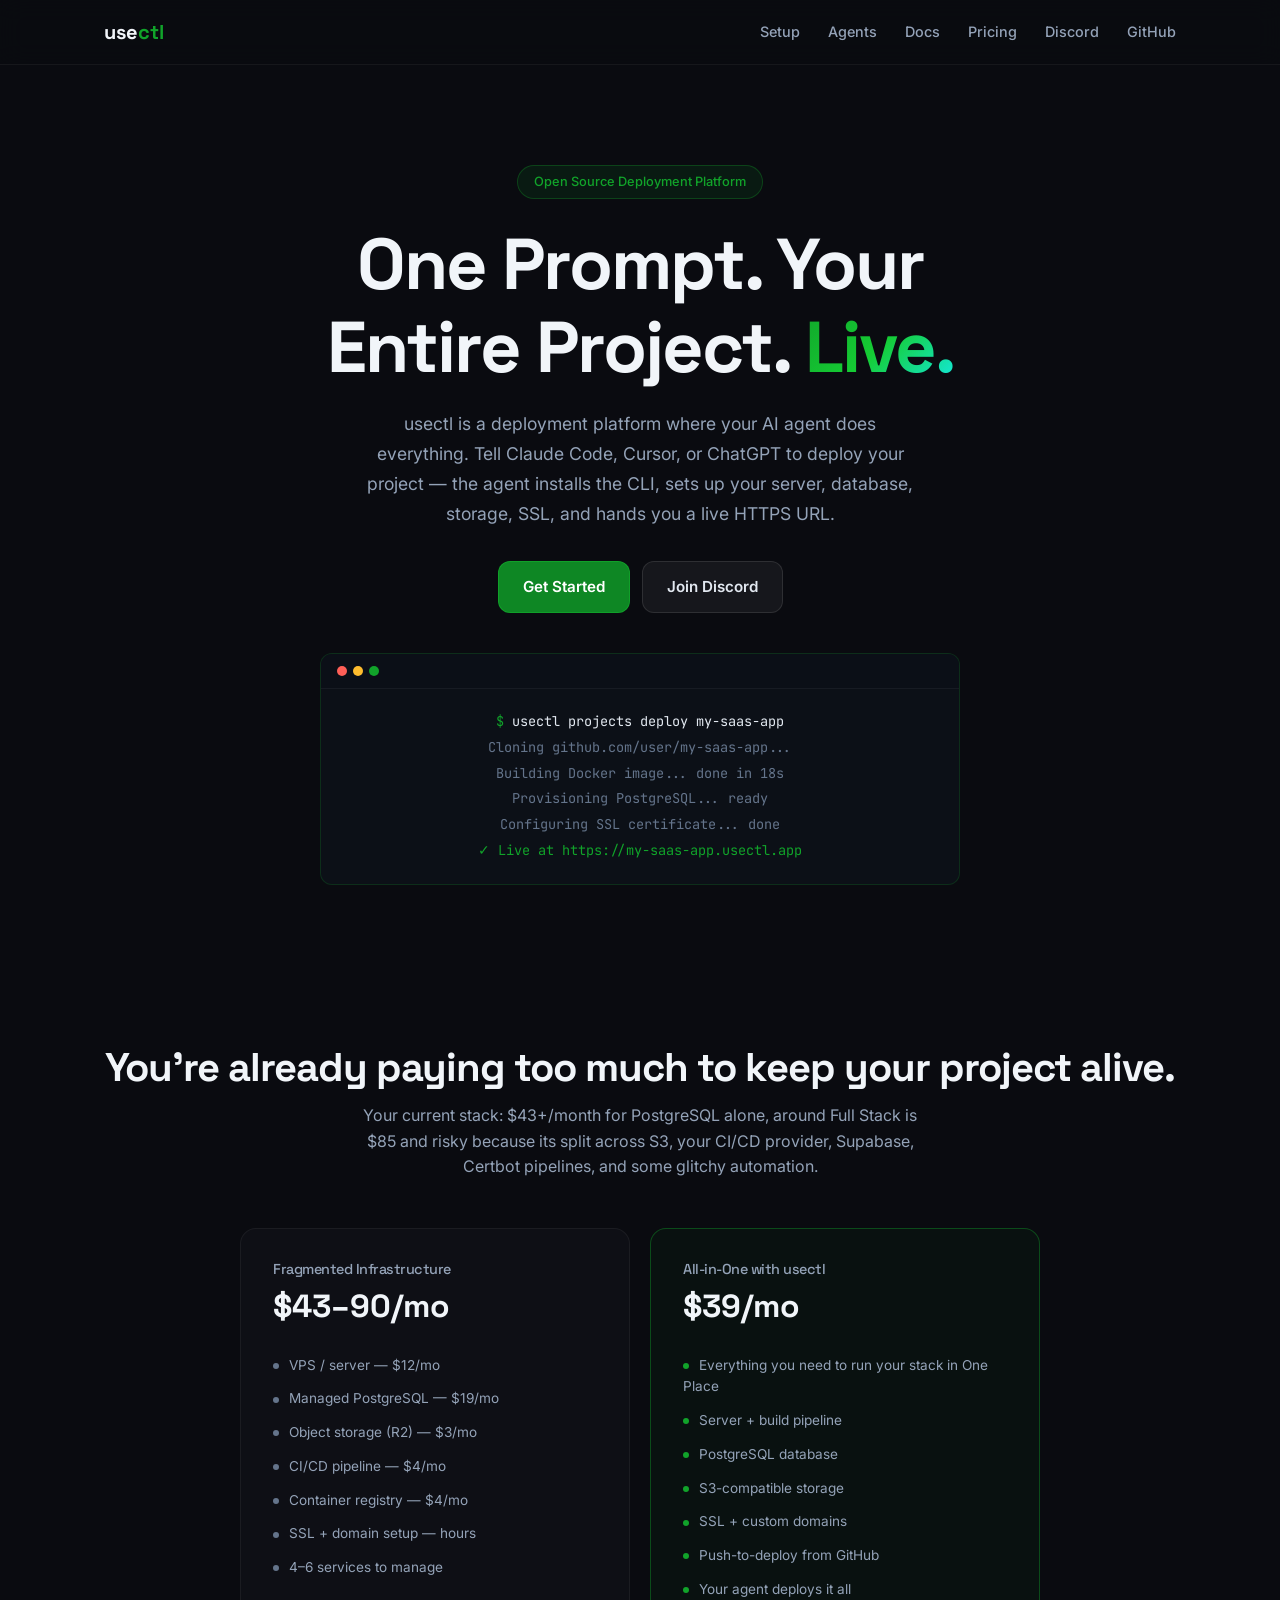
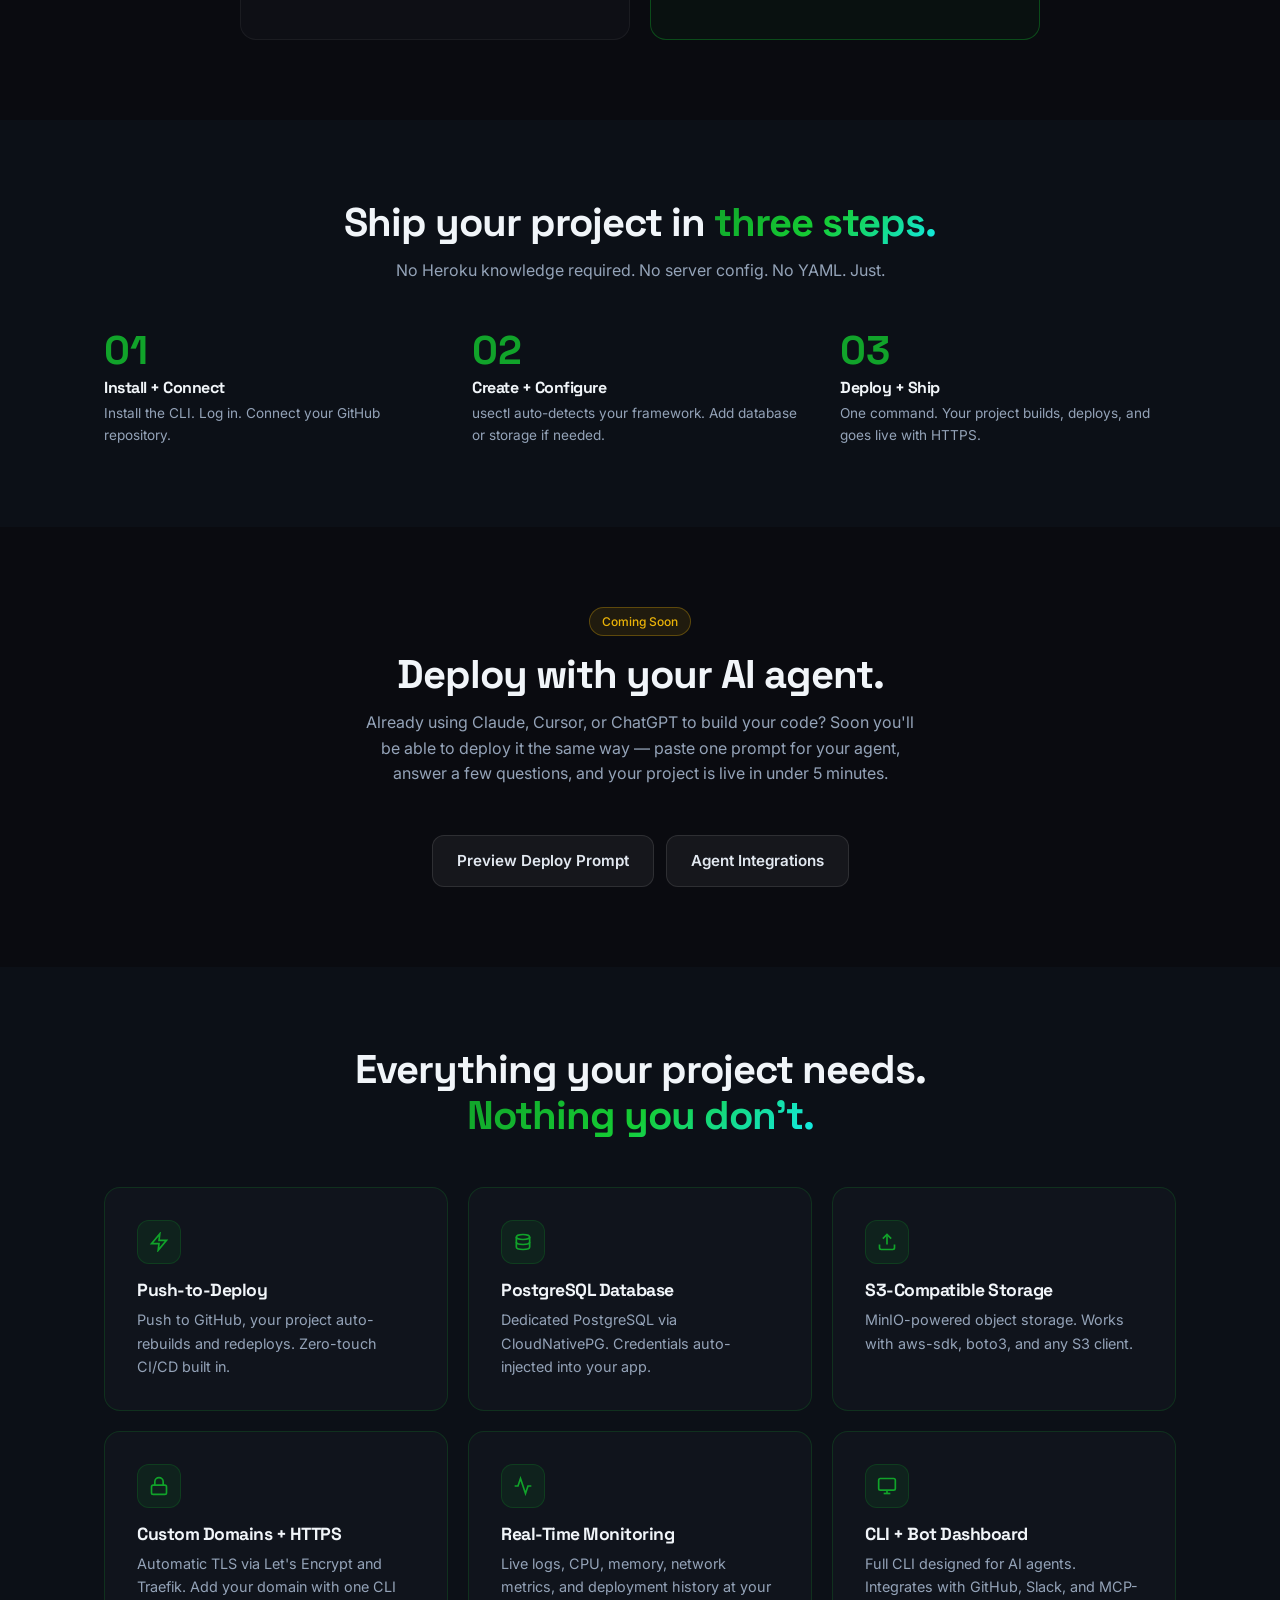
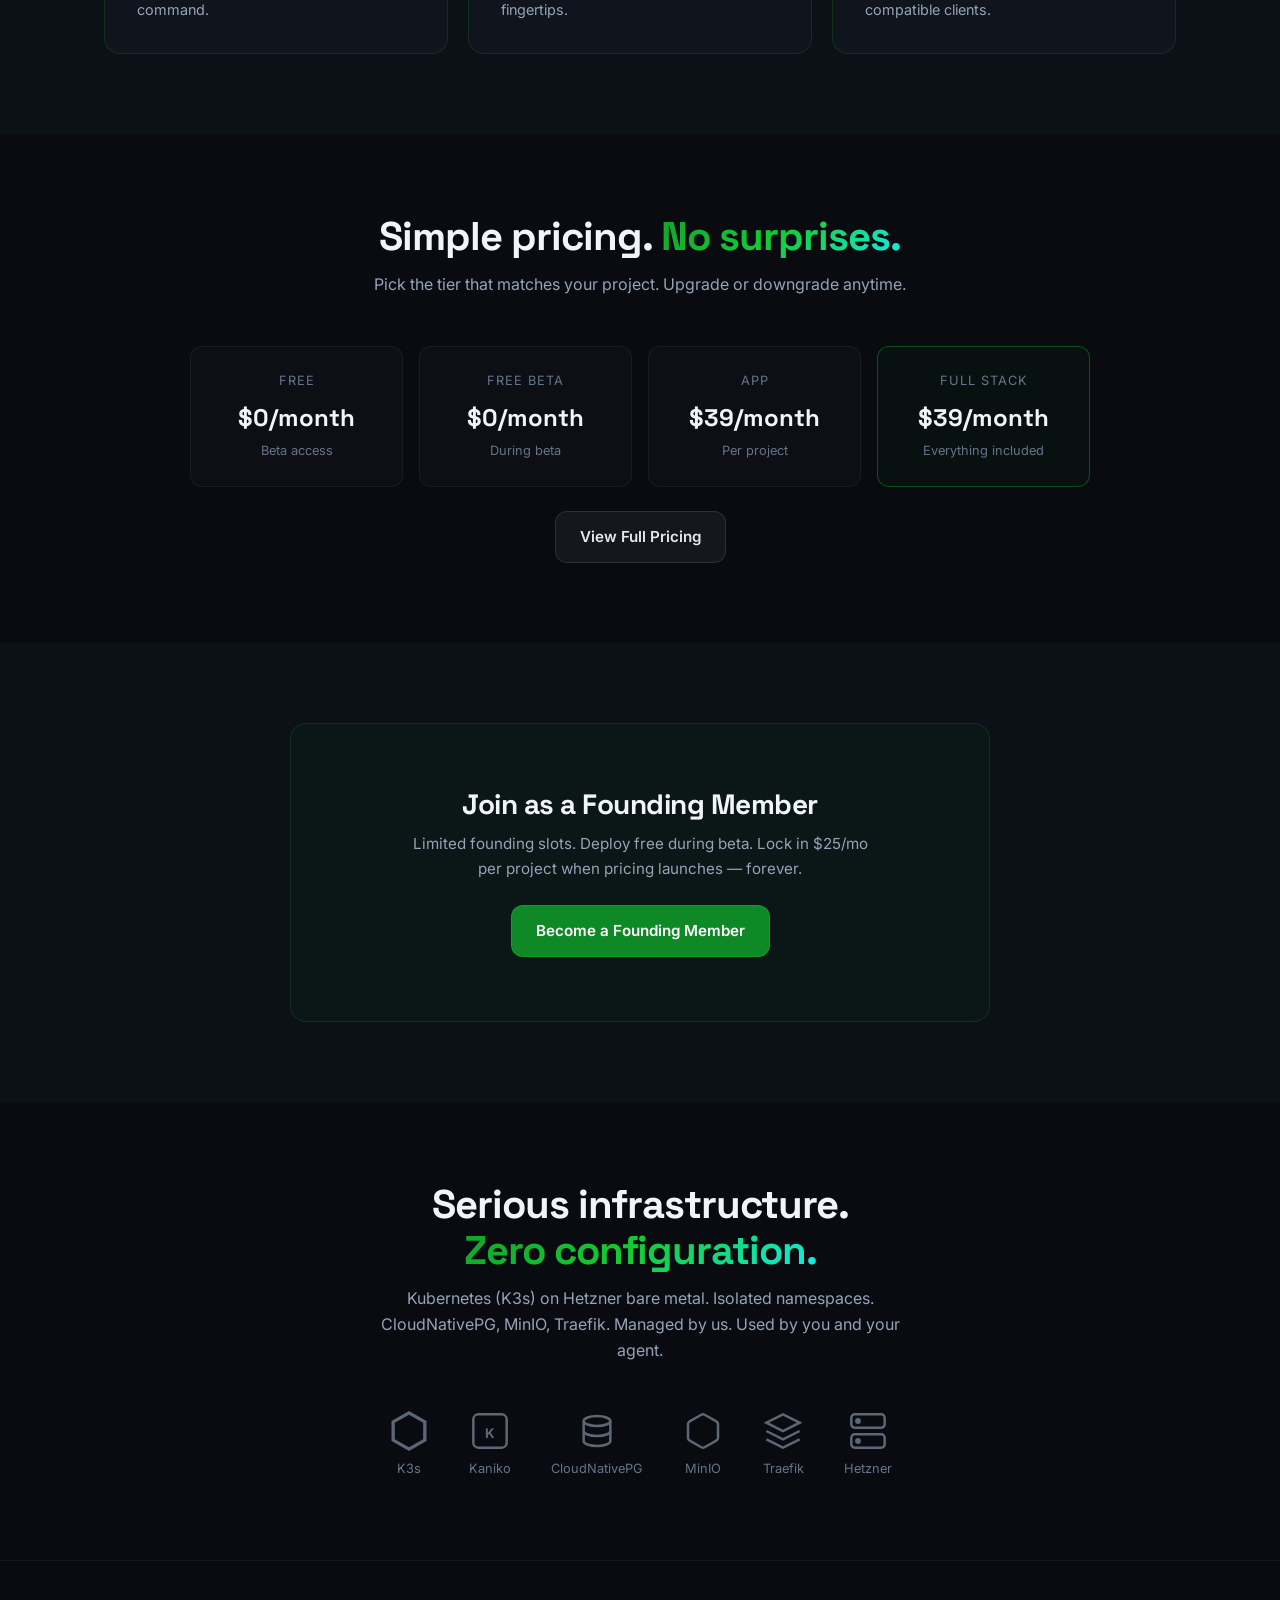
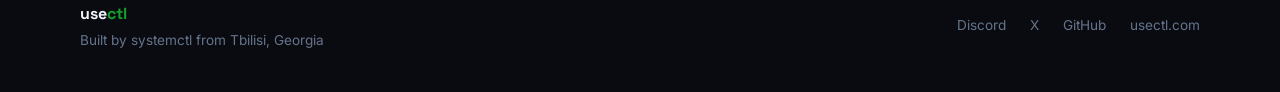
==== index.html @ bbe292f6 "Build full community website with Figma design system - Shared CSS (green accent #11a32a, Space Grot" ====
<!DOCTYPE html>
<html lang="en">
<head>
  <meta charset="UTF-8">
  <meta name="viewport" content="width=device-width, initial-scale=1.0">
  <title>usectl — One Prompt. Your Entire Project. Live.</title>
  <meta name="description" content="usectl is a deployment platform where your AI agent does everything. Tell Claude Code, Cursor, or ChatGPT to deploy your project — $39/month, everything included.">
  <link rel="stylesheet" href="/css/style.css">
</head>
<body>

  <!-- Nav -->
  <nav class="nav">
    <div class="nav-inner">
      <a href="/" class="nav-logo">use<span>ctl</span></a>
      <button class="nav-toggle" aria-label="Toggle menu" aria-expanded="false">
        <span></span><span></span><span></span>
      </button>
      <ul class="nav-links">
        <li><a href="/setup">Setup</a></li>
        <li><a href="/agents">Agents</a></li>
        <li><a href="/docs/troubleshooting">Docs</a></li>
        <li><a href="/pricing">Pricing</a></li>
        <li><a href="https://discord.gg/BB3KpQPA" target="_blank">Discord</a></li>
        <li><a href="https://github.com/systemctl-pro/usectl" target="_blank">GitHub</a></li>
      </ul>
    </div>
  </nav>

  <!-- Hero -->
  <section class="hero">
    <div class="hero-badge">Open Source Deployment Platform</div>
    <h1>One Prompt. Your<br>Entire Project. <span class="text-gradient">Live.</span></h1>
    <p>usectl is a deployment platform where your AI agent does everything. Tell Claude Code, Cursor, or ChatGPT to deploy your project — the agent installs the CLI, sets up your server, database, storage, SSL, and hands you a live HTTPS URL.</p>
    <div class="btn-group">
      <a href="/setup" class="btn btn-primary">Get Started</a>
      <a href="https://discord.gg/BB3KpQPA" class="btn btn-secondary" target="_blank">Join Discord</a>
    </div>

    <div class="terminal">
      <div class="terminal-bar">
        <div class="terminal-dot terminal-dot-red"></div>
        <div class="terminal-dot terminal-dot-yellow"></div>
        <div class="terminal-dot terminal-dot-green"></div>
      </div>
      <div class="terminal-body">
        <div><span class="prompt">$</span> <span class="cmd">usectl projects deploy my-saas-app</span></div>
        <div class="output">Cloning github.com/user/my-saas-app...</div>
        <div class="output">Building Docker image... done in 18s</div>
        <div class="output">Provisioning PostgreSQL... ready</div>
        <div class="output">Configuring SSL certificate... done</div>
        <div class="success">&#10003; Live at https://my-saas-app.usectl.app</div>
      </div>
    </div>
  </section>

  <!-- Comparison -->
  <section class="section">
    <div class="container">
      <div class="section-header">
        <h2>You're already paying too much to keep your project alive.</h2>
        <p>Your current stack: $43+/month for PostgreSQL alone, around Full Stack is $85 and risky because its split across S3, your CI/CD provider, Supabase, Certbot pipelines, and some glitchy automation.</p>
      </div>
      <div class="comparison">
        <div class="comparison-card">
          <h3>Fragmented Infrastructure</h3>
          <div class="price">$43–90/mo</div>
          <ul>
            <li>VPS / server — $12/mo</li>
            <li>Managed PostgreSQL — $19/mo</li>
            <li>Object storage (R2) — $3/mo</li>
            <li>CI/CD pipeline — $4/mo</li>
            <li>Container registry — $4/mo</li>
            <li>SSL + domain setup — hours</li>
            <li>4–6 services to manage</li>
          </ul>
        </div>
        <div class="comparison-card highlight">
          <h3>All-in-One with usectl</h3>
          <div class="price">$39/mo</div>
          <ul>
            <li>Everything you need to run your stack in One Place</li>
            <li>Server + build pipeline</li>
            <li>PostgreSQL database</li>
            <li>S3-compatible storage</li>
            <li>SSL + custom domains</li>
            <li>Push-to-deploy from GitHub</li>
            <li>Your agent deploys it all</li>
          </ul>
        </div>
      </div>
    </div>
  </section>

  <!-- 3 Steps -->
  <section class="section section-alt">
    <div class="container">
      <div class="section-header">
        <h2>Ship your project in <span class="text-gradient">three steps.</span></h2>
        <p>No Heroku knowledge required. No server config. No YAML. Just.</p>
      </div>
      <div class="steps">
        <div class="step">
          <div class="step-num">01</div>
          <h3>Install + Connect</h3>
          <p>Install the CLI. Log in. Connect your GitHub repository.</p>
        </div>
        <div class="step">
          <div class="step-num">02</div>
          <h3>Create + Configure</h3>
          <p>usectl auto-detects your framework. Add database or storage if needed.</p>
        </div>
        <div class="step">
          <div class="step-num">03</div>
          <h3>Deploy + Ship</h3>
          <p>One command. Your project builds, deploys, and goes live with HTTPS.</p>
        </div>
      </div>
    </div>
  </section>

  <!-- Deploy with Agent (Coming Soon) -->
  <section class="section">
    <div class="container">
      <div class="section-header">
        <span class="coming-soon">Coming Soon</span>
        <h2 style="margin-top: 16px;">Deploy with your AI agent.</h2>
        <p>Already using Claude, Cursor, or ChatGPT to build your code? Soon you'll be able to deploy it the same way — paste one prompt for your agent, answer a few questions, and your project is live in under 5 minutes.</p>
      </div>
      <div class="btn-group">
        <a href="/deploy-prompt" class="btn btn-secondary">Preview Deploy Prompt</a>
        <a href="/agents" class="btn btn-secondary">Agent Integrations</a>
      </div>
    </div>
  </section>

  <!-- Features -->
  <section class="section section-alt">
    <div class="container">
      <div class="section-header">
        <h2>Everything your project needs.<br><span class="text-gradient">Nothing you don't.</span></h2>
      </div>
      <div class="card-grid card-grid-3">
        <div class="card">
          <div class="card-icon">
            <svg width="20" height="20" fill="none" stroke="#11a32a" stroke-width="2" viewBox="0 0 24 24"><path d="M13 2L3 14h9l-1 8 10-12h-9l1-8z"/></svg>
          </div>
          <h3>Push-to-Deploy</h3>
          <p>Push to GitHub, your project auto-rebuilds and redeploys. Zero-touch CI/CD built in.</p>
        </div>
        <div class="card">
          <div class="card-icon">
            <svg width="20" height="20" fill="none" stroke="#11a32a" stroke-width="2" viewBox="0 0 24 24"><ellipse cx="12" cy="6" rx="8" ry="3"/><path d="M4 6v6c0 1.66 3.58 3 8 3s8-1.34 8-3V6"/><path d="M4 12v6c0 1.66 3.58 3 8 3s8-1.34 8-3v-6"/></svg>
          </div>
          <h3>PostgreSQL Database</h3>
          <p>Dedicated PostgreSQL via CloudNativePG. Credentials auto-injected into your app.</p>
        </div>
        <div class="card">
          <div class="card-icon">
            <svg width="20" height="20" fill="none" stroke="#11a32a" stroke-width="2" viewBox="0 0 24 24"><path d="M21 15v4a2 2 0 0 1-2 2H5a2 2 0 0 1-2-2v-4"/><polyline points="17 8 12 3 7 8"/><line x1="12" y1="3" x2="12" y2="15"/></svg>
          </div>
          <h3>S3-Compatible Storage</h3>
          <p>MinIO-powered object storage. Works with aws-sdk, boto3, and any S3 client.</p>
        </div>
        <div class="card">
          <div class="card-icon">
            <svg width="20" height="20" fill="none" stroke="#11a32a" stroke-width="2" viewBox="0 0 24 24"><rect x="3" y="11" width="18" height="11" rx="2" ry="2"/><path d="M7 11V7a5 5 0 0 1 10 0v4"/></svg>
          </div>
          <h3>Custom Domains + HTTPS</h3>
          <p>Automatic TLS via Let's Encrypt and Traefik. Add your domain with one CLI command.</p>
        </div>
        <div class="card">
          <div class="card-icon">
            <svg width="20" height="20" fill="none" stroke="#11a32a" stroke-width="2" viewBox="0 0 24 24"><path d="M22 12h-4l-3 9L9 3l-3 9H2"/></svg>
          </div>
          <h3>Real-Time Monitoring</h3>
          <p>Live logs, CPU, memory, network metrics, and deployment history at your fingertips.</p>
        </div>
        <div class="card">
          <div class="card-icon">
            <svg width="20" height="20" fill="none" stroke="#11a32a" stroke-width="2" viewBox="0 0 24 24"><rect x="2" y="3" width="20" height="14" rx="2"/><line x1="8" y1="21" x2="16" y2="21"/><line x1="12" y1="17" x2="12" y2="21"/></svg>
          </div>
          <h3>CLI + Bot Dashboard</h3>
          <p>Full CLI designed for AI agents. Integrates with GitHub, Slack, and MCP-compatible clients.</p>
        </div>
      </div>
    </div>
  </section>

  <!-- Pricing Teaser -->
  <section class="section">
    <div class="container">
      <div class="section-header">
        <h2>Simple pricing. <span class="text-gradient">No surprises.</span></h2>
        <p>Pick the tier that matches your project. Upgrade or downgrade anytime.</p>
      </div>
      <div class="pricing-grid">
        <div class="pricing-card">
          <div class="tier">Free</div>
          <div class="amount">$0/month</div>
          <div class="period">Beta access</div>
        </div>
        <div class="pricing-card">
          <div class="tier">Free Beta</div>
          <div class="amount">$0/month</div>
          <div class="period">During beta</div>
        </div>
        <div class="pricing-card">
          <div class="tier">App</div>
          <div class="amount">$39/month</div>
          <div class="period">Per project</div>
        </div>
        <div class="pricing-card featured">
          <div class="tier">Full Stack</div>
          <div class="amount">$39/month</div>
          <div class="period">Everything included</div>
        </div>
      </div>
      <div style="text-align: center; margin-top: 24px;">
        <a href="/pricing" class="btn btn-secondary">View Full Pricing</a>
      </div>
    </div>
  </section>

  <!-- Founding Member CTA -->
  <section class="section section-alt">
    <div class="container">
      <div class="founding-cta">
        <h2>Join as a Founding Member</h2>
        <p>Limited founding slots. Deploy free during beta. Lock in $25/mo per project when pricing launches — forever.</p>
        <a href="https://discord.gg/BB3KpQPA" class="btn btn-primary" target="_blank">Become a Founding Member</a>
      </div>
    </div>
  </section>

  <!-- Infrastructure -->
  <section class="section">
    <div class="container">
      <div class="section-header">
        <h2>Serious infrastructure.<br><span class="text-gradient">Zero configuration.</span></h2>
        <p>Kubernetes (K3s) on Hetzner bare metal. Isolated namespaces. CloudNativePG, MinIO, Traefik. Managed by us. Used by you and your agent.</p>
      </div>
      <div class="infra-icons">
        <div class="infra-icon">
          <svg width="40" height="40" viewBox="0 0 24 24" fill="#94a3b8"><path d="M12 0L1.5 6v12L12 24l10.5-6V6L12 0zm0 2.2l8.5 4.9v9.8L12 21.8l-8.5-4.9V7.1L12 2.2z"/></svg>
          <span>K3s</span>
        </div>
        <div class="infra-icon">
          <svg width="40" height="40" viewBox="0 0 24 24" fill="#94a3b8"><rect x="2" y="2" width="20" height="20" rx="3" fill="none" stroke="#94a3b8" stroke-width="1.5"/><text x="12" y="16" text-anchor="middle" fill="#94a3b8" font-size="8" font-weight="bold">K</text></svg>
          <span>Kaniko</span>
        </div>
        <div class="infra-icon">
          <svg width="40" height="40" viewBox="0 0 24 24" fill="none" stroke="#94a3b8" stroke-width="1.5"><ellipse cx="12" cy="6" rx="8" ry="3"/><path d="M4 6v6c0 1.66 3.58 3 8 3s8-1.34 8-3V6"/><path d="M4 12v6c0 1.66 3.58 3 8 3s8-1.34 8-3v-6"/></svg>
          <span>CloudNativePG</span>
        </div>
        <div class="infra-icon">
          <svg width="40" height="40" viewBox="0 0 24 24" fill="none" stroke="#94a3b8" stroke-width="1.5"><path d="M21 16V8a2 2 0 0 0-1-1.73l-7-4a2 2 0 0 0-2 0l-7 4A2 2 0 0 0 3 8v8a2 2 0 0 0 1 1.73l7 4a2 2 0 0 0 2 0l7-4A2 2 0 0 0 21 16z"/></svg>
          <span>MinIO</span>
        </div>
        <div class="infra-icon">
          <svg width="40" height="40" viewBox="0 0 24 24" fill="none" stroke="#94a3b8" stroke-width="1.5"><path d="M12 2L2 7l10 5 10-5-10-5z"/><path d="M2 17l10 5 10-5"/><path d="M2 12l10 5 10-5"/></svg>
          <span>Traefik</span>
        </div>
        <div class="infra-icon">
          <svg width="40" height="40" viewBox="0 0 24 24" fill="none" stroke="#94a3b8" stroke-width="1.5"><rect x="2" y="2" width="20" height="8" rx="2"/><rect x="2" y="14" width="20" height="8" rx="2"/><circle cx="6" cy="6" r="1" fill="#94a3b8"/><circle cx="6" cy="18" r="1" fill="#94a3b8"/></svg>
          <span>Hetzner</span>
        </div>
      </div>
    </div>
  </section>

  <!-- Footer -->
  <footer class="footer">
    <div class="footer-inner">
      <div class="footer-left">
        <div class="footer-logo">use<span>ctl</span></div>
        <div>Built by systemctl from Tbilisi, Georgia</div>
      </div>
      <div class="footer-links">
        <a href="https://discord.gg/BB3KpQPA" target="_blank">Discord</a>
        <a href="https://x.com/gochaberulava" target="_blank">X</a>
        <a href="https://github.com/systemctl-pro/usectl" target="_blank">GitHub</a>
        <a href="https://usectl.com">usectl.com</a>
      </div>
    </div>
  </footer>

  <script src="/js/main.js"></script>
</body>
</html>
---- css/style.css ----
/* ========================================
   usectl Community Website — Design Tokens + Shared Styles
   Based on Figma: XxIZoC2ryJ6WXTw5kLh5CO
   ======================================== */

/* --- Fonts --- */
@import url('https://fonts.googleapis.com/css2?family=Space+Grotesk:wght@300;400;500;600;700&family=Inter:wght@400;500;600;700&family=JetBrains+Mono:wght@400;500&display=swap');

/* --- Reset --- */
*, *::before, *::after { margin: 0; padding: 0; box-sizing: border-box; }
html { scroll-behavior: smooth; }

body {
  font-family: 'Inter', -apple-system, BlinkMacSystemFont, sans-serif;
  background: #0a0b10;
  color: #e2e8f0;
  line-height: 1.6;
  min-height: 100vh;
  -webkit-font-smoothing: antialiased;
}

a { color: #11a32a; text-decoration: none; transition: color 0.2s; }
a:hover { color: #15cc34; }

h1, h2, h3, h4, h5 {
  font-family: 'Space Grotesk', sans-serif;
  color: #f1f5f9;
  line-height: 1.15;
  letter-spacing: -0.5px;
}

code, pre, .mono {
  font-family: 'JetBrains Mono', 'Fira Code', monospace;
}

img { max-width: 100%; display: block; }

/* --- Utility --- */
.container {
  max-width: 1120px;
  margin: 0 auto;
  padding: 0 24px;
}

.text-gradient {
  background: linear-gradient(135deg, #11a32a, #15cc34, #13ecec);
  -webkit-background-clip: text;
  -webkit-text-fill-color: transparent;
  background-clip: text;
}

.text-muted { color: #94a3b8; }
.text-dim { color: #64748b; }
.text-green { color: #11a32a; }

.sr-only {
  position: absolute; width: 1px; height: 1px;
  padding: 0; margin: -1px; overflow: hidden;
  clip: rect(0,0,0,0); border: 0;
}

/* --- Navigation --- */
.nav {
  position: sticky;
  top: 0;
  z-index: 100;
  background: rgba(10, 11, 16, 0.82);
  backdrop-filter: blur(12px);
  -webkit-backdrop-filter: blur(12px);
  border-bottom: 1px solid rgba(255, 255, 255, 0.05);
}

.nav-inner {
  display: flex;
  align-items: center;
  justify-content: space-between;
  padding: 16px 24px;
  max-width: 1120px;
  margin: 0 auto;
}

.nav-logo {
  font-family: 'Space Grotesk', sans-serif;
  font-size: 1.25rem;
  font-weight: 700;
  color: #f1f5f9;
  text-decoration: none;
}

.nav-logo span { color: #11a32a; }

.nav-links {
  display: flex;
  align-items: center;
  gap: 28px;
  list-style: none;
}

.nav-links a {
  color: #94a3b8;
  font-size: 0.9rem;
  font-weight: 500;
  text-decoration: none;
  transition: color 0.2s;
}

.nav-links a:hover { color: #f1f5f9; }
.nav-links a.active { color: #11a32a; }

.nav-toggle {
  display: none;
  background: none;
  border: none;
  cursor: pointer;
  padding: 4px;
}

.nav-toggle span {
  display: block;
  width: 22px;
  height: 2px;
  background: #94a3b8;
  margin: 5px 0;
  transition: 0.3s;
}

/* --- Hero --- */
.hero {
  padding: 100px 24px 80px;
  text-align: center;
  max-width: 1120px;
  margin: 0 auto;
}

.hero-badge {
  display: inline-block;
  background: rgba(17, 163, 42, 0.1);
  border: 1px solid rgba(17, 163, 42, 0.3);
  color: #11a32a;
  padding: 6px 16px;
  border-radius: 999px;
  font-size: 0.8rem;
  font-weight: 500;
  margin-bottom: 24px;
  font-family: 'Inter', sans-serif;
}

.hero h1 {
  font-size: clamp(2.5rem, 6vw, 4.5rem);
  font-weight: 700;
  letter-spacing: -2px;
  margin-bottom: 20px;
}

.hero p {
  font-size: 1.1rem;
  color: #94a3b8;
  max-width: 560px;
  margin: 0 auto 32px;
  line-height: 1.7;
}

/* --- Buttons --- */
.btn {
  display: inline-flex;
  align-items: center;
  gap: 8px;
  padding: 13px 24px;
  border-radius: 12px;
  font-size: 0.95rem;
  font-weight: 600;
  text-decoration: none;
  transition: all 0.2s;
  cursor: pointer;
  border: none;
  font-family: 'Inter', sans-serif;
}

.btn-primary {
  background: rgba(17, 163, 42, 0.82);
  color: #fff;
  border: 1px solid rgba(17, 163, 42, 0.89);
}

.btn-primary:hover {
  background: rgba(17, 163, 42, 1);
  color: #fff;
  box-shadow: 0 0 24px rgba(17, 163, 42, 0.3);
}

.btn-secondary {
  background: rgba(255, 255, 255, 0.05);
  color: #e2e8f0;
  border: 1px solid rgba(255, 255, 255, 0.1);
}

.btn-secondary:hover {
  background: rgba(255, 255, 255, 0.1);
  border-color: rgba(17, 163, 42, 0.4);
  color: #f1f5f9;
}

.btn-group {
  display: flex;
  gap: 12px;
  justify-content: center;
  flex-wrap: wrap;
}

/* --- Sections --- */
.section {
  padding: 80px 0;
}

.section-alt {
  background: #0c1017;
}

.section-header {
  text-align: center;
  margin-bottom: 48px;
}

.section-header h2 {
  font-size: clamp(1.75rem, 4vw, 2.5rem);
  font-weight: 700;
  letter-spacing: -1px;
  margin-bottom: 12px;
}

.section-header p {
  color: #94a3b8;
  font-size: 1rem;
  max-width: 560px;
  margin: 0 auto;
}

/* --- Card Grid --- */
.card-grid {
  display: grid;
  grid-template-columns: repeat(auto-fit, minmax(300px, 1fr));
  gap: 20px;
}

.card-grid-3 {
  grid-template-columns: repeat(auto-fit, minmax(280px, 1fr));
}

.card {
  background: rgba(122, 135, 158, 0.04);
  border: 1px solid rgba(17, 163, 42, 0.2);
  border-radius: 16px;
  padding: 32px;
  transition: border-color 0.2s, box-shadow 0.2s;
}

.card:hover {
  border-color: rgba(17, 163, 42, 0.4);
  box-shadow: 0 0 32px rgba(17, 163, 42, 0.05);
}

.card-icon {
  width: 44px;
  height: 44px;
  border-radius: 12px;
  background: rgba(17, 163, 42, 0.1);
  border: 1px solid rgba(17, 163, 42, 0.2);
  display: flex;
  align-items: center;
  justify-content: center;
  font-size: 1.25rem;
  margin-bottom: 16px;
  color: #11a32a;
}

.card h3 {
  font-size: 1.1rem;
  margin-bottom: 8px;
}

.card p {
  color: #94a3b8;
  font-size: 0.9rem;
  line-height: 1.6;
}

/* --- Terminal --- */
.terminal {
  max-width: 640px;
  margin: 40px auto 0;
  background: #0c1017;
  border: 1px solid rgba(17, 163, 42, 0.2);
  border-radius: 12px;
  overflow: hidden;
}

.terminal-bar {
  display: flex;
  align-items: center;
  gap: 6px;
  padding: 12px 16px;
  background: rgba(12, 16, 23, 0.8);
  border-bottom: 1px solid rgba(255, 255, 255, 0.05);
}

.terminal-dot {
  width: 10px;
  height: 10px;
  border-radius: 50%;
}

.terminal-dot-red { background: #ff5f57; }
.terminal-dot-yellow { background: #febc2e; }
.terminal-dot-green { background: #11a32a; }

.terminal-body {
  padding: 20px 24px;
  font-family: 'JetBrains Mono', monospace;
  font-size: 0.85rem;
  line-height: 1.9;
  overflow-x: auto;
}

.terminal-body .prompt { color: #11a32a; }
.terminal-body .cmd { color: #e2e8f0; }
.terminal-body .output { color: #64748b; }
.terminal-body .success { color: #11a32a; }

/* --- Steps --- */
.steps {
  display: grid;
  grid-template-columns: repeat(auto-fit, minmax(240px, 1fr));
  gap: 32px;
}

.step-num {
  font-family: 'Space Grotesk', sans-serif;
  font-size: 2.5rem;
  font-weight: 700;
  color: #11a32a;
  margin-bottom: 8px;
  line-height: 1;
}

.step h3 {
  font-size: 1rem;
  margin-bottom: 6px;
}

.step p {
  color: #94a3b8;
  font-size: 0.85rem;
}

/* --- Code Block --- */
.code-block {
  position: relative;
  background: #0c1017;
  border: 1px solid rgba(17, 163, 42, 0.2);
  border-radius: 12px;
  overflow: hidden;
  margin: 16px 0;
}

.code-block-header {
  display: flex;
  align-items: center;
  justify-content: space-between;
  padding: 8px 16px;
  background: rgba(12, 16, 23, 0.8);
  border-bottom: 1px solid rgba(255, 255, 255, 0.05);
  font-size: 0.75rem;
  color: #64748b;
}

.code-block pre {
  padding: 16px 20px;
  overflow-x: auto;
  font-size: 0.85rem;
  line-height: 1.7;
  color: #e2e8f0;
}

.code-block code {
  color: inherit;
}

.copy-btn {
  background: rgba(255, 255, 255, 0.05);
  border: 1px solid rgba(255, 255, 255, 0.1);
  color: #94a3b8;
  padding: 4px 12px;
  border-radius: 6px;
  font-size: 0.75rem;
  cursor: pointer;
  font-family: 'Inter', sans-serif;
  transition: all 0.2s;
}

.copy-btn:hover {
  background: rgba(17, 163, 42, 0.1);
  border-color: rgba(17, 163, 42, 0.3);
  color: #11a32a;
}

.copy-btn.copied {
  background: rgba(17, 163, 42, 0.2);
  border-color: rgba(17, 163, 42, 0.4);
  color: #11a32a;
}

/* --- Tables --- */
.table-wrap {
  overflow-x: auto;
  margin: 16px 0;
}

table {
  width: 100%;
  border-collapse: collapse;
  font-size: 0.9rem;
}

th {
  text-align: left;
  padding: 12px 16px;
  background: rgba(17, 163, 42, 0.05);
  border-bottom: 1px solid rgba(17, 163, 42, 0.2);
  color: #f1f5f9;
  font-weight: 600;
  font-size: 0.85rem;
}

td {
  padding: 12px 16px;
  border-bottom: 1px solid rgba(255, 255, 255, 0.05);
  color: #94a3b8;
}

td code {
  background: rgba(17, 163, 42, 0.1);
  padding: 2px 8px;
  border-radius: 4px;
  font-size: 0.8rem;
  color: #11a32a;
}

/* --- Comparison Section --- */
.comparison {
  display: grid;
  grid-template-columns: 1fr 1fr;
  gap: 20px;
  max-width: 800px;
  margin: 0 auto;
}

.comparison-card {
  background: rgba(122, 135, 158, 0.04);
  border: 1px solid rgba(255, 255, 255, 0.05);
  border-radius: 16px;
  padding: 32px;
}

.comparison-card.highlight {
  border-color: rgba(17, 163, 42, 0.4);
  background: rgba(17, 163, 42, 0.04);
}

.comparison-card h3 {
  font-size: 0.9rem;
  color: #94a3b8;
  font-weight: 500;
  margin-bottom: 4px;
}

.comparison-card .price {
  font-family: 'Space Grotesk', sans-serif;
  font-size: 2rem;
  font-weight: 700;
  color: #f1f5f9;
  margin-bottom: 16px;
}

.comparison-card ul {
  list-style: none;
  padding: 0;
}

.comparison-card li {
  padding: 6px 0;
  color: #94a3b8;
  font-size: 0.85rem;
}

.comparison-card li::before {
  content: '';
  display: inline-block;
  width: 6px;
  height: 6px;
  border-radius: 50%;
  background: #64748b;
  margin-right: 10px;
  vertical-align: middle;
}

.comparison-card.highlight li::before {
  background: #11a32a;
}

/* --- Pricing Cards --- */
.pricing-grid {
  display: grid;
  grid-template-columns: repeat(auto-fit, minmax(200px, 1fr));
  gap: 16px;
  max-width: 900px;
  margin: 0 auto;
}

.pricing-card {
  background: rgba(122, 135, 158, 0.04);
  border: 1px solid rgba(255, 255, 255, 0.05);
  border-radius: 12px;
  padding: 24px;
  text-align: center;
}

.pricing-card.featured {
  border-color: rgba(17, 163, 42, 0.42);
  background: rgba(17, 163, 42, 0.04);
}

.pricing-card .tier {
  font-size: 0.8rem;
  color: #64748b;
  text-transform: uppercase;
  letter-spacing: 1px;
  margin-bottom: 8px;
}

.pricing-card .amount {
  font-family: 'Space Grotesk', sans-serif;
  font-size: 1.5rem;
  font-weight: 700;
  color: #f1f5f9;
  margin-bottom: 4px;
}

.pricing-card .period {
  font-size: 0.8rem;
  color: #64748b;
}

/* --- Founding Member CTA --- */
.founding-cta {
  text-align: center;
  padding: 64px 24px;
  border: 1px solid rgba(17, 163, 42, 0.2);
  border-radius: 16px;
  background: rgba(17, 163, 42, 0.04);
  max-width: 700px;
  margin: 0 auto;
}

.founding-cta h2 {
  font-size: 1.75rem;
  margin-bottom: 12px;
}

.founding-cta p {
  color: #94a3b8;
  max-width: 480px;
  margin: 0 auto 24px;
  font-size: 0.95rem;
}

/* --- Infrastructure Section --- */
.infra-icons {
  display: flex;
  justify-content: center;
  gap: 40px;
  flex-wrap: wrap;
  margin-top: 32px;
}

.infra-icon {
  display: flex;
  flex-direction: column;
  align-items: center;
  gap: 8px;
  color: #64748b;
  font-size: 0.8rem;
}

.infra-icon svg, .infra-icon img {
  width: 40px;
  height: 40px;
  opacity: 0.6;
  transition: opacity 0.2s;
}

.infra-icon:hover svg, .infra-icon:hover img {
  opacity: 1;
}

/* --- Doc Layout (sidebar + content) --- */
.doc-layout {
  display: grid;
  grid-template-columns: 240px 1fr;
  gap: 48px;
  max-width: 1120px;
  margin: 0 auto;
  padding: 48px 24px;
}

.sidebar {
  position: sticky;
  top: 80px;
  align-self: start;
  max-height: calc(100vh - 100px);
  overflow-y: auto;
}

.sidebar-section {
  margin-bottom: 24px;
}

.sidebar-section h4 {
  font-size: 0.75rem;
  text-transform: uppercase;
  letter-spacing: 1px;
  color: #64748b;
  margin-bottom: 8px;
  font-family: 'Inter', sans-serif;
}

.sidebar-section a {
  display: block;
  padding: 6px 12px;
  color: #94a3b8;
  font-size: 0.85rem;
  border-radius: 6px;
  transition: all 0.15s;
}

.sidebar-section a:hover {
  color: #f1f5f9;
  background: rgba(255, 255, 255, 0.05);
}

.sidebar-section a.active {
  color: #11a32a;
  background: rgba(17, 163, 42, 0.1);
}

.doc-content {
  min-width: 0;
}

.doc-content h1 {
  font-size: 2rem;
  margin-bottom: 8px;
}

.doc-content h2 {
  font-size: 1.4rem;
  margin-top: 48px;
  margin-bottom: 16px;
  padding-bottom: 8px;
  border-bottom: 1px solid rgba(255, 255, 255, 0.05);
}

.doc-content h3 {
  font-size: 1.1rem;
  margin-top: 32px;
  margin-bottom: 12px;
}

.doc-content p {
  margin-bottom: 16px;
  color: #bac3d0;
  line-height: 1.7;
}

.doc-content ul, .doc-content ol {
  margin-bottom: 16px;
  padding-left: 20px;
}

.doc-content li {
  margin-bottom: 6px;
  color: #bac3d0;
  line-height: 1.6;
}

.doc-content > .subtitle {
  font-size: 1.1rem;
  color: #94a3b8;
  margin-bottom: 32px;
}

/* --- "Coming Soon" badge --- */
.coming-soon {
  display: inline-block;
  background: rgba(234, 179, 8, 0.1);
  border: 1px solid rgba(234, 179, 8, 0.3);
  color: #eab308;
  padding: 4px 12px;
  border-radius: 999px;
  font-size: 0.75rem;
  font-weight: 500;
}

/* --- Footer --- */
.footer {
  border-top: 1px solid rgba(255, 255, 255, 0.05);
  padding: 40px 24px;
}

.footer-inner {
  max-width: 1120px;
  margin: 0 auto;
  display: flex;
  justify-content: space-between;
  align-items: center;
  flex-wrap: wrap;
  gap: 16px;
}

.footer-left {
  font-size: 0.85rem;
  color: #64748b;
}

.footer-left .footer-logo {
  font-family: 'Space Grotesk', sans-serif;
  font-weight: 700;
  color: #f1f5f9;
  font-size: 1rem;
  margin-bottom: 4px;
}

.footer-left .footer-logo span { color: #11a32a; }

.footer-links {
  display: flex;
  gap: 24px;
}

.footer-links a {
  color: #64748b;
  font-size: 0.85rem;
  transition: color 0.2s;
}

.footer-links a:hover { color: #f1f5f9; }

/* --- Responsive --- */
@media (max-width: 768px) {
  .nav-links {
    display: none;
    position: absolute;
    top: 100%;
    left: 0;
    right: 0;
    background: rgba(10, 11, 16, 0.96);
    backdrop-filter: blur(12px);
    flex-direction: column;
    padding: 16px 24px;
    gap: 0;
    border-bottom: 1px solid rgba(255, 255, 255, 0.05);
  }

  .nav-links.open { display: flex; }

  .nav-links a {
    padding: 12px 0;
    font-size: 1rem;
  }

  .nav-toggle { display: block; }

  .hero { padding: 60px 24px 48px; }

  .comparison {
    grid-template-columns: 1fr;
  }

  .doc-layout {
    grid-template-columns: 1fr;
  }

  .sidebar {
    position: static;
    max-height: none;
    border-bottom: 1px solid rgba(255, 255, 255, 0.05);
    padding-bottom: 24px;
    margin-bottom: 24px;
  }

  .footer-inner {
    flex-direction: column;
    text-align: center;
  }

  .card-grid {
    grid-template-columns: 1fr;
  }

  .pricing-grid {
    grid-template-columns: 1fr 1fr;
  }
}

@media (max-width: 480px) {
  .pricing-grid {
    grid-template-columns: 1fr;
  }

  .steps {
    grid-template-columns: 1fr;
  }
}
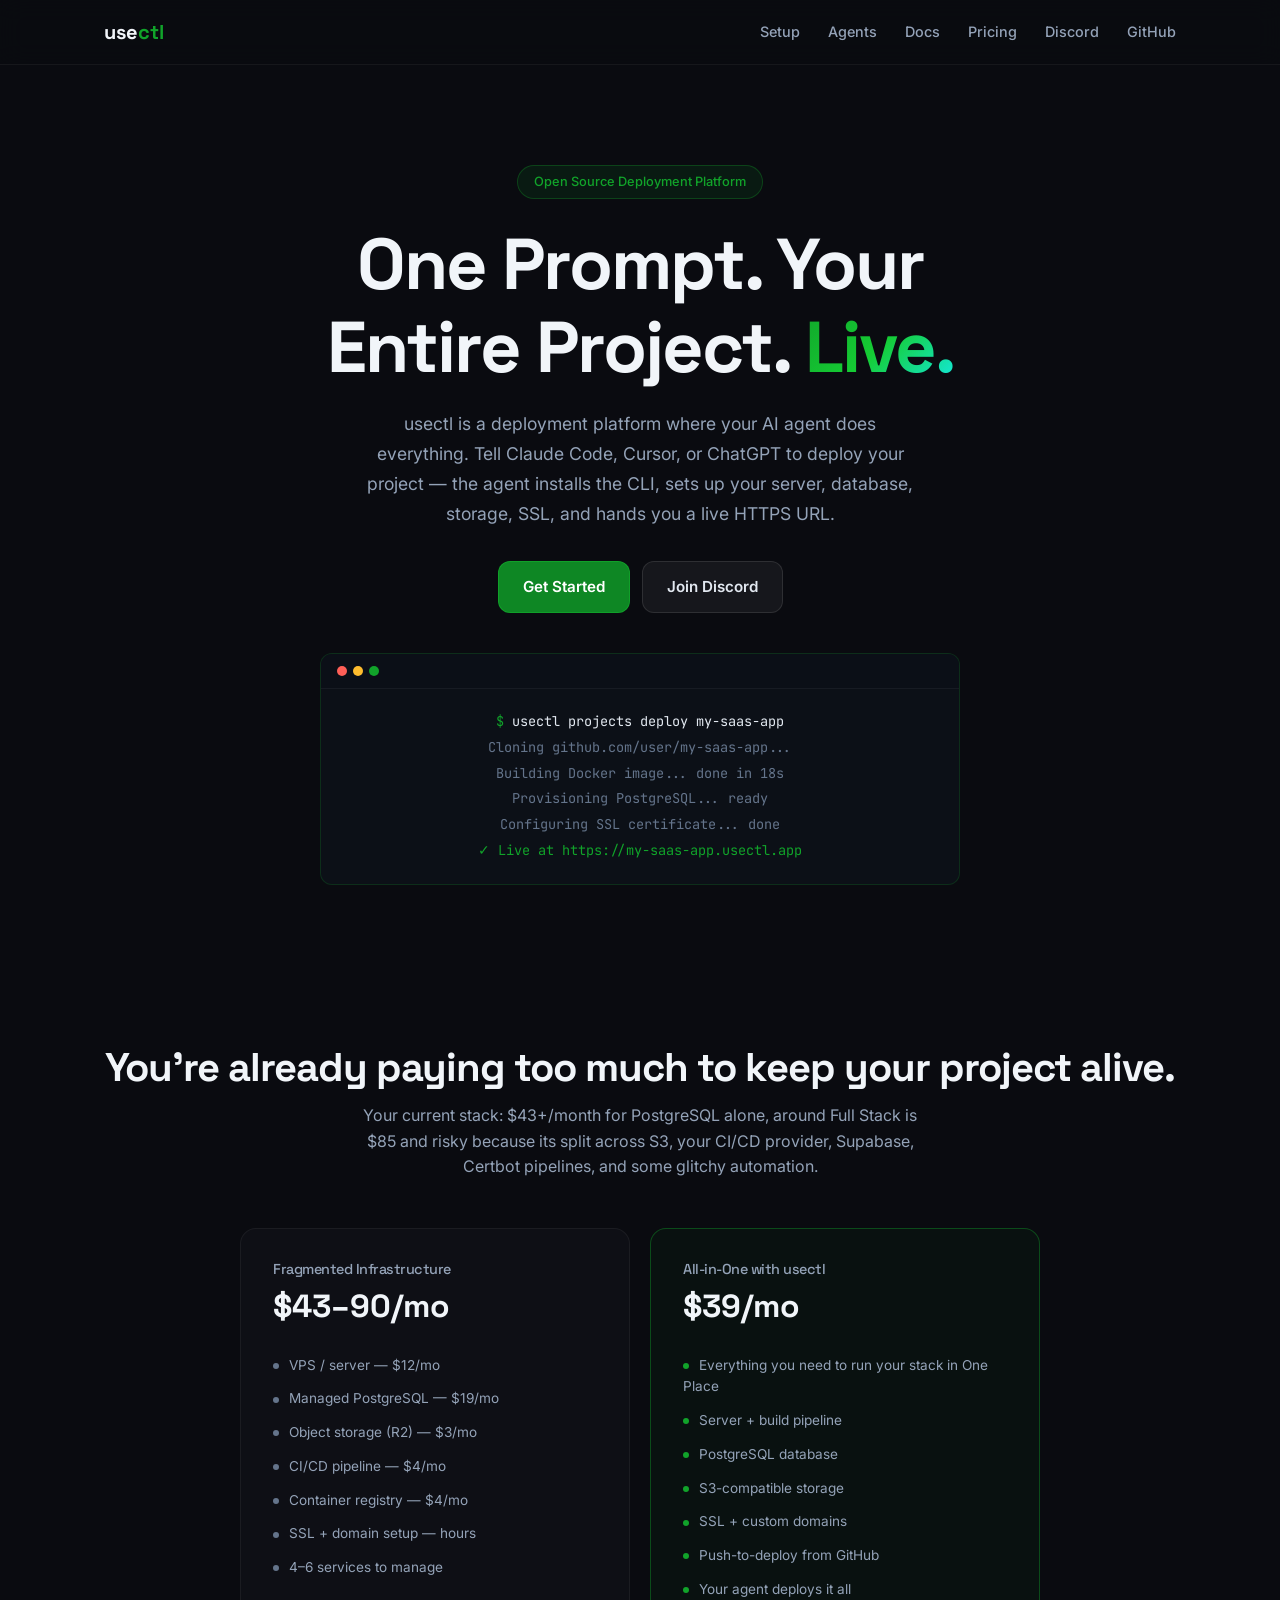
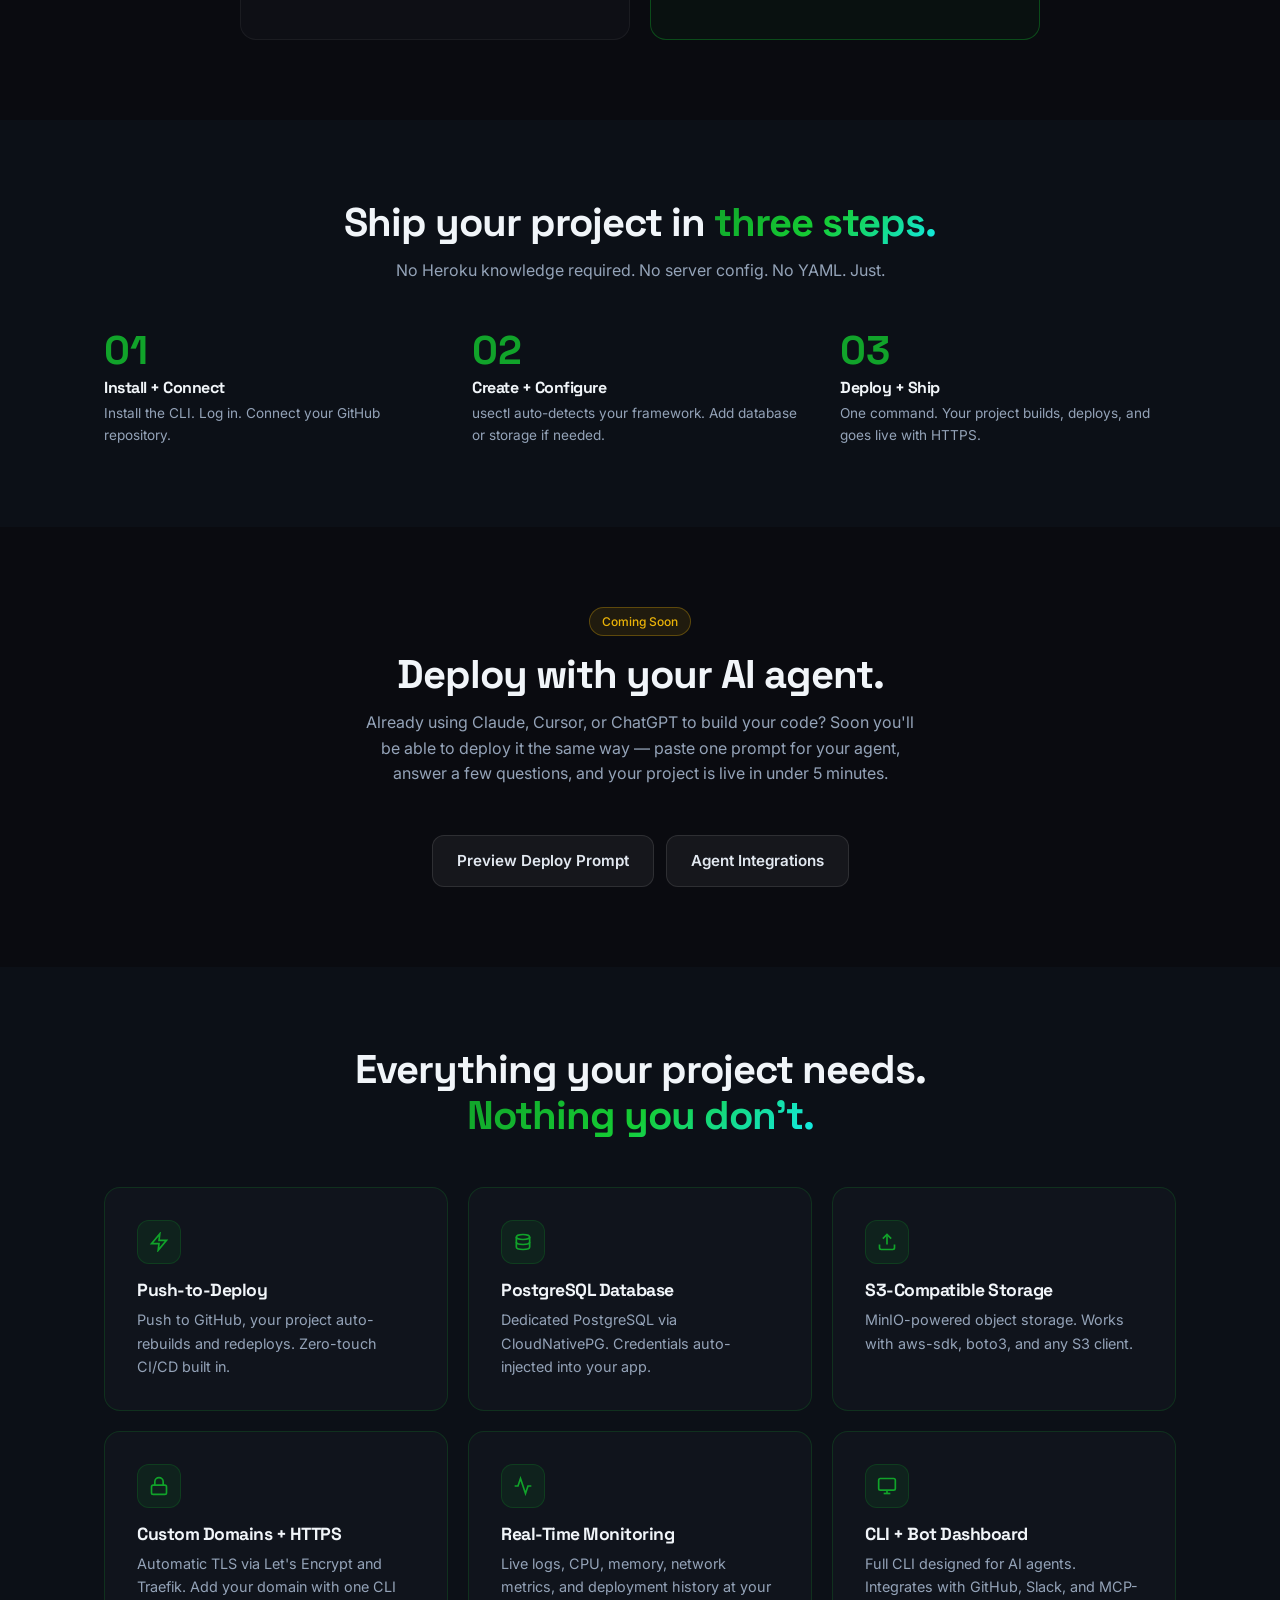
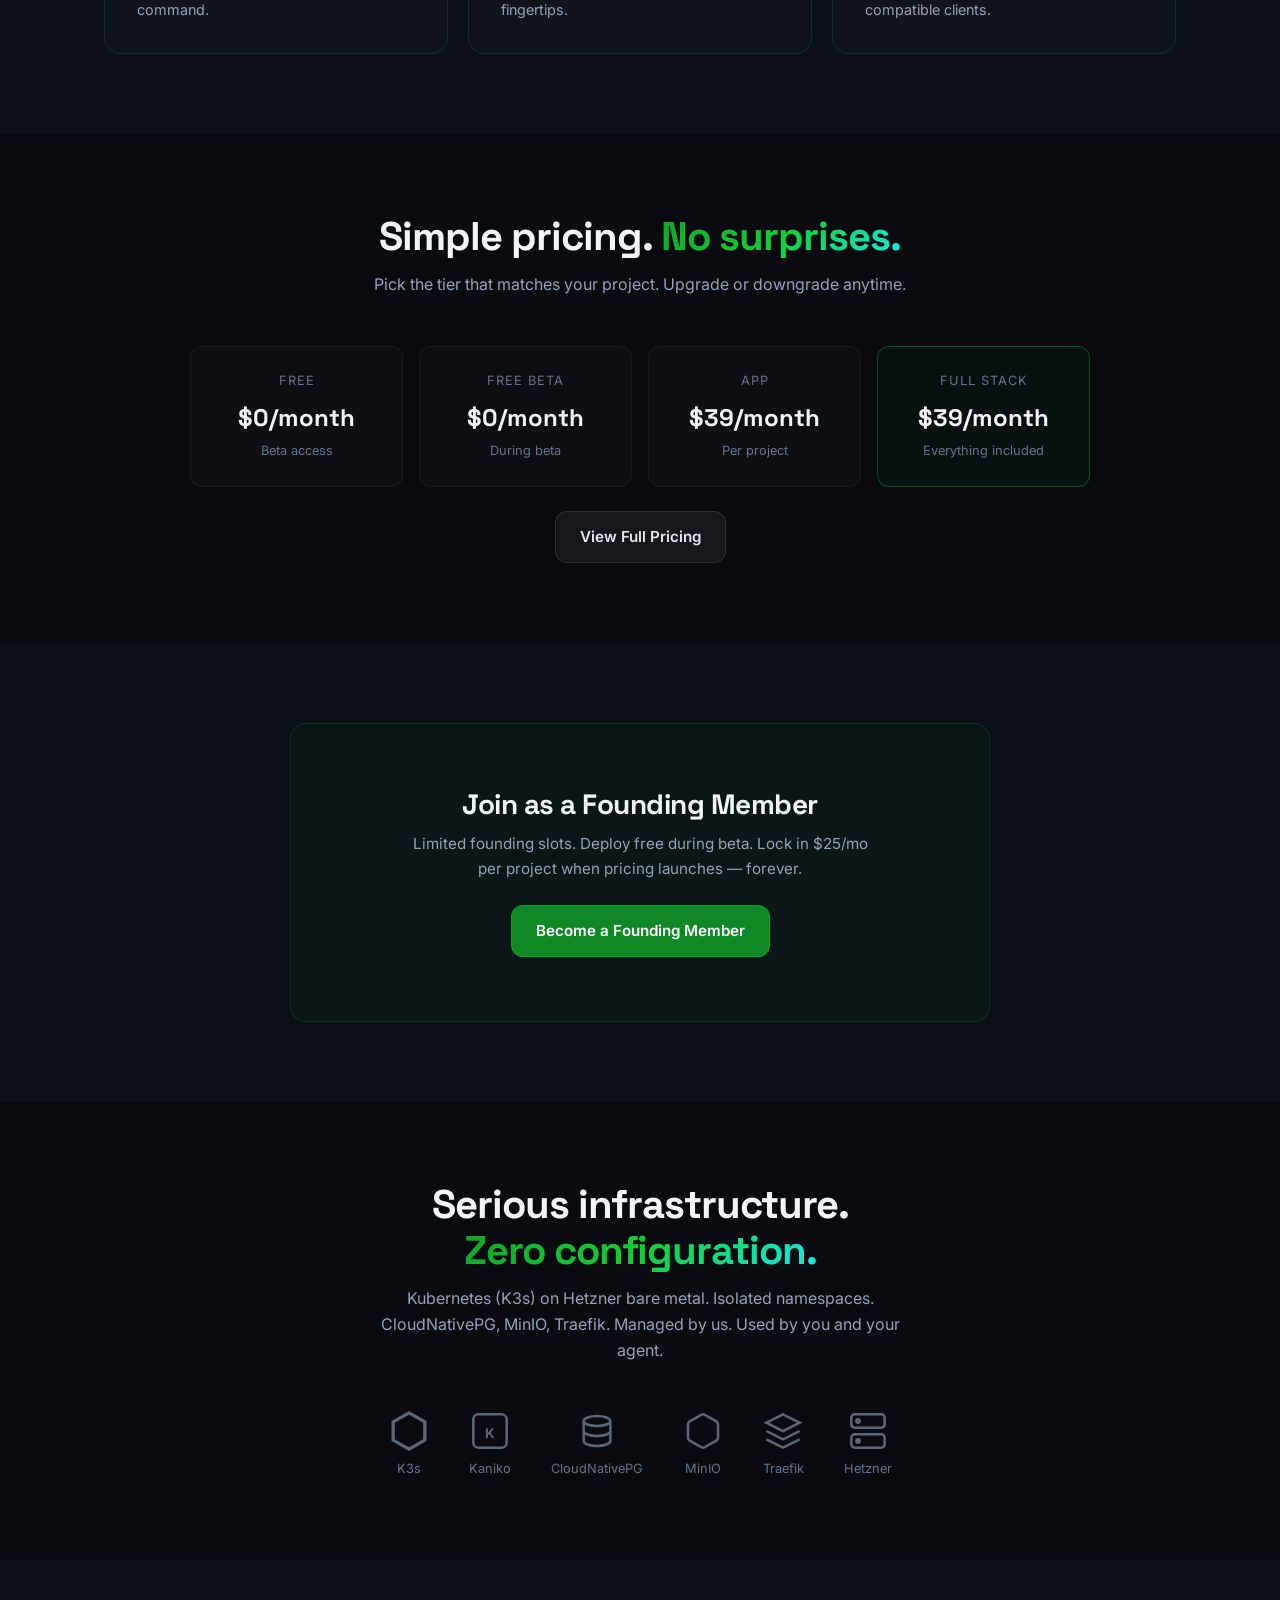
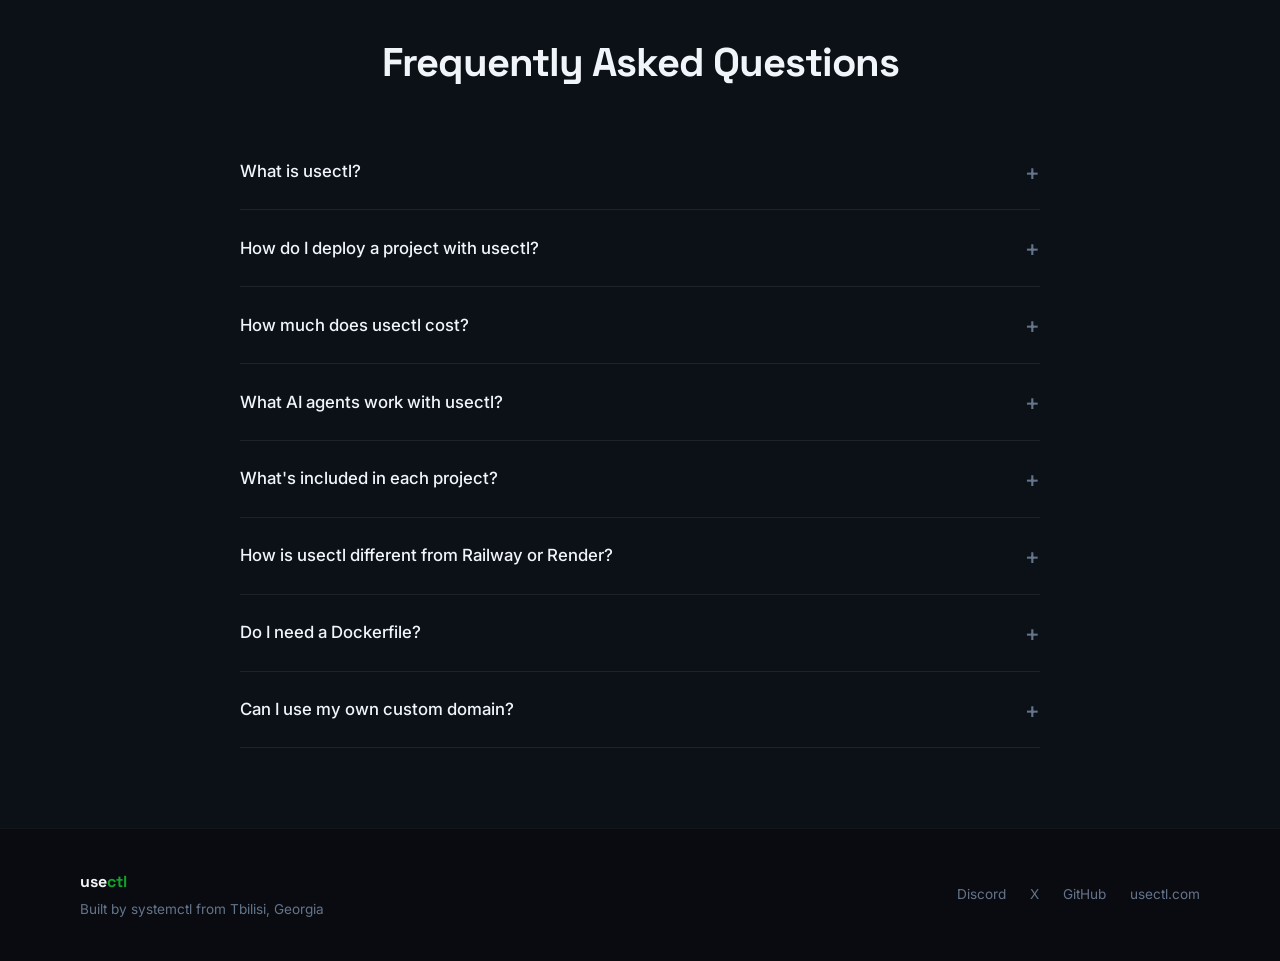
==== commit 91cb0a0e: "Add SEO and GEO optimizations across all pages - Add canonical URLs, Open Graph, Twitter Cards to al" ====
--- a/index.html
+++ b/index.html
@@ -5,9 +5,56 @@
   <meta name="viewport" content="width=device-width, initial-scale=1.0">
   <title>usectl — One Prompt. Your Entire Project. Live.</title>
   <meta name="description" content="usectl is a deployment platform where your AI agent does everything. Tell Claude Code, Cursor, or ChatGPT to deploy your project — $39/month, everything included.">
+  <link rel="canonical" href="https://community.usectl.com/">
+  <!-- Open Graph -->
+  <meta property="og:type" content="website">
+  <meta property="og:site_name" content="usectl">
+  <meta property="og:title" content="usectl — One Prompt. Your Entire Project. Live.">
+  <meta property="og:description" content="usectl is a deployment platform where your AI agent does everything. Tell Claude Code, Cursor, or ChatGPT to deploy your project — $39/month, everything included.">
+  <meta property="og:url" content="https://community.usectl.com/">
+  <!-- Twitter Card -->
+  <meta name="twitter:card" content="summary_large_image">
+  <meta name="twitter:site" content="@gochaberulava">
+  <meta name="twitter:title" content="usectl — One Prompt. Your Entire Project. Live.">
+  <meta name="twitter:description" content="usectl is a deployment platform where your AI agent does everything. Tell Claude Code, Cursor, or ChatGPT to deploy your project — $39/month, everything included.">
+  <!-- Structured Data -->
+  <script type="application/ld+json">
+  {
+    "@context": "https://schema.org",
+    "@type": "Organization",
+    "name": "usectl",
+    "url": "https://community.usectl.com",
+    "description": "AI-agent-first deployment platform. One prompt to deploy your entire project.",
+    "sameAs": [
+      "https://github.com/systemctl-pro/usectl",
+      "https://x.com/gochaberulava",
+      "https://discord.gg/BB3KpQPA"
+    ]
+  }
+  </script>
   <link rel="stylesheet" href="/css/style.css">
+  <!-- Google Tag Manager -->
+  <script>(function(w,d,s,l,i){w[l]=w[l]||[];w[l].push({'gtm.start':
+  new Date().getTime(),event:'gtm.js'});var f=d.getElementsByTagName(s)[0],
+  j=d.createElement(s),dl=l!='dataLayer'?'&l='+l:'';j.async=true;j.src=
+  'https://www.googletagmanager.com/gtm.js?id='+i+dl;f.parentNode.insertBefore(j,f);
+  })(window,document,'script','dataLayer','GT-KDBDMC6P');</script>
+  <!-- End Google Tag Manager -->
+  <!-- Google Analytics -->
+  <script async src="https://www.googletagmanager.com/gtag/js?id=G-0KQ351KJPV"></script>
+  <script>
+    window.dataLayer = window.dataLayer || [];
+    function gtag(){dataLayer.push(arguments);}
+    gtag('js', new Date());
+    gtag('config', 'G-0KQ351KJPV');
+  </script>
+  <!-- End Google Analytics -->
 </head>
 <body>
+  <!-- Google Tag Manager (noscript) -->
+  <noscript><iframe src="https://www.googletagmanager.com/ns.html?id=GT-KDBDMC6P"
+  height="0" width="0" style="display:none;visibility:hidden"></iframe></noscript>
+  <!-- End Google Tag Manager (noscript) -->
 
   <!-- Nav -->
   <nav class="nav">
@@ -17,10 +64,10 @@
         <span></span><span></span><span></span>
       </button>
       <ul class="nav-links">
-        <li><a href="/setup">Setup</a></li>
-        <li><a href="/agents">Agents</a></li>
-        <li><a href="/docs/troubleshooting">Docs</a></li>
-        <li><a href="/pricing">Pricing</a></li>
+        <li><a href="/setup.html">Setup</a></li>
+        <li><a href="/agents/index.html">Agents</a></li>
+        <li><a href="/docs/troubleshooting.html">Docs</a></li>
+        <li><a href="/pricing.html">Pricing</a></li>
         <li><a href="https://discord.gg/BB3KpQPA" target="_blank">Discord</a></li>
         <li><a href="https://github.com/systemctl-pro/usectl" target="_blank">GitHub</a></li>
       </ul>
@@ -33,7 +80,7 @@
     <h1>One Prompt. Your<br>Entire Project. <span class="text-gradient">Live.</span></h1>
     <p>usectl is a deployment platform where your AI agent does everything. Tell Claude Code, Cursor, or ChatGPT to deploy your project — the agent installs the CLI, sets up your server, database, storage, SSL, and hands you a live HTTPS URL.</p>
     <div class="btn-group">
-      <a href="/setup" class="btn btn-primary">Get Started</a>
+      <a href="/setup.html" class="btn btn-primary">Get Started</a>
       <a href="https://discord.gg/BB3KpQPA" class="btn btn-secondary" target="_blank">Join Discord</a>
     </div>
 
@@ -128,8 +175,8 @@
         <p>Already using Claude, Cursor, or ChatGPT to build your code? Soon you'll be able to deploy it the same way — paste one prompt for your agent, answer a few questions, and your project is live in under 5 minutes.</p>
       </div>
       <div class="btn-group">
-        <a href="/deploy-prompt" class="btn btn-secondary">Preview Deploy Prompt</a>
-        <a href="/agents" class="btn btn-secondary">Agent Integrations</a>
+        <a href="/deploy-prompt.html" class="btn btn-secondary">Preview Deploy Prompt</a>
+        <a href="/agents/index.html" class="btn btn-secondary">Agent Integrations</a>
       </div>
     </div>
   </section>
@@ -217,7 +264,7 @@
         </div>
       </div>
       <div style="text-align: center; margin-top: 24px;">
-        <a href="/pricing" class="btn btn-secondary">View Full Pricing</a>
+        <a href="/pricing.html" class="btn btn-secondary">View Full Pricing</a>
       </div>
     </div>
   </section>
@@ -268,6 +315,121 @@
       </div>
     </div>
   </section>
+
+  <!-- FAQ -->
+  <section class="section section-alt">
+    <div class="container">
+      <div class="section-header">
+        <h2>Frequently Asked Questions</h2>
+      </div>
+      <div class="faq">
+        <details>
+          <summary>What is usectl?</summary>
+          <p>usectl is a deployment platform that lets AI agents deploy your entire project with a single prompt. It includes server hosting, PostgreSQL database, S3-compatible storage, automatic SSL, custom domains, and push-to-deploy from GitHub — all for $39/month per project. It runs on K3s (Kubernetes) on Hetzner bare metal and is built by systemctl in Tbilisi, Georgia.</p>
+        </details>
+        <details>
+          <summary>How do I deploy a project with usectl?</summary>
+          <p>Install the CLI with <code>curl -fsSL https://usectl.com/install.sh | bash</code>, run <code>usectl login</code> to authenticate, connect your GitHub with <code>usectl github login</code>, then create and deploy your project with <code>usectl projects create</code> and <code>usectl projects deploy</code>. Your project will be live at an HTTPS URL in under 5 minutes. You can also paste a deploy prompt into any AI agent and let it handle everything.</p>
+        </details>
+        <details>
+          <summary>How much does usectl cost?</summary>
+          <p>usectl costs $39/month per project with everything included — no tiers, no usage meters, no feature gates. During the free beta, you can deploy at no cost. Founding members lock in $25/month per project forever when pricing launches.</p>
+        </details>
+        <details>
+          <summary>What AI agents work with usectl?</summary>
+          <p>usectl works with any AI coding agent that has terminal access, including Claude Code, Cursor, ChatGPT, Windsurf, and others. The CLI is designed for AI agent consumption with <code>--json</code> output on all commands. MCP connector and skill integrations for deeper agent integration are coming soon.</p>
+        </details>
+        <details>
+          <summary>What's included in each project?</summary>
+          <p>Every usectl project includes: container hosting with push-to-deploy from GitHub, dedicated PostgreSQL database (CloudNativePG), S3-compatible object storage (MinIO, 10GB), automatic SSL/TLS via Let's Encrypt, custom domain support, real-time monitoring and logs, and a CLI designed for both humans and AI agents.</p>
+        </details>
+        <details>
+          <summary>How is usectl different from Railway or Render?</summary>
+          <p>usectl is a self-hosted Railway/Render alternative that runs on dedicated Kubernetes infrastructure (K3s on Hetzner bare metal). Unlike Railway, there are no usage-based pricing surprises — $39/month covers everything including database and storage. Unlike Render, usectl is designed for AI agents first: your coding assistant can deploy, manage, and monitor your project through the CLI without you touching a dashboard. You get the same full-stack experience (hosting + database + storage + SSL) but at a flat, predictable price.</p>
+        </details>
+        <details>
+          <summary>Do I need a Dockerfile?</summary>
+          <p>Not always. usectl auto-detects Next.js, Node.js, and static sites and injects an appropriate Dockerfile automatically. For other frameworks like Go, Python, or Rust, you need a Dockerfile in your repo root.</p>
+        </details>
+        <details>
+          <summary>Can I use my own custom domain?</summary>
+          <p>Yes. Run <code>usectl domains add --project &lt;id&gt; --domain yourdomain.com</code> and add a CNAME record pointing to <code>usectl.app</code>. SSL certificates are provisioned automatically via Let's Encrypt and Traefik.</p>
+        </details>
+      </div>
+    </div>
+  </section>
+  <script type="application/ld+json">
+  {
+    "@context": "https://schema.org",
+    "@type": "FAQPage",
+    "mainEntity": [
+      {
+        "@type": "Question",
+        "name": "What is usectl?",
+        "acceptedAnswer": {
+          "@type": "Answer",
+          "text": "usectl is a deployment platform that lets AI agents deploy your entire project with a single prompt. It includes server hosting, PostgreSQL database, S3-compatible storage, automatic SSL, custom domains, and push-to-deploy from GitHub — all for $39/month per project. It runs on K3s (Kubernetes) on Hetzner bare metal and is built by systemctl in Tbilisi, Georgia."
+        }
+      },
+      {
+        "@type": "Question",
+        "name": "How do I deploy a project with usectl?",
+        "acceptedAnswer": {
+          "@type": "Answer",
+          "text": "Install the CLI with curl -fsSL https://usectl.com/install.sh | bash, run usectl login to authenticate, connect your GitHub with usectl github login, then create and deploy your project with usectl projects create and usectl projects deploy. Your project will be live at an HTTPS URL in under 5 minutes."
+        }
+      },
+      {
+        "@type": "Question",
+        "name": "How much does usectl cost?",
+        "acceptedAnswer": {
+          "@type": "Answer",
+          "text": "usectl costs $39/month per project with everything included — no tiers, no usage meters, no feature gates. During the free beta, you can deploy at no cost. Founding members lock in $25/month per project forever when pricing launches."
+        }
+      },
+      {
+        "@type": "Question",
+        "name": "What AI agents work with usectl?",
+        "acceptedAnswer": {
+          "@type": "Answer",
+          "text": "usectl works with any AI coding agent that has terminal access, including Claude Code, Cursor, ChatGPT, Windsurf, and others. The CLI is designed for AI agent consumption with --json output on all commands. MCP connector and skill integrations are coming soon."
+        }
+      },
+      {
+        "@type": "Question",
+        "name": "What's included in each project?",
+        "acceptedAnswer": {
+          "@type": "Answer",
+          "text": "Every usectl project includes: container hosting with push-to-deploy from GitHub, dedicated PostgreSQL database (CloudNativePG), S3-compatible object storage (MinIO, 10GB), automatic SSL/TLS via Let's Encrypt, custom domain support, real-time monitoring and logs, and a CLI designed for both humans and AI agents."
+        }
+      },
+      {
+        "@type": "Question",
+        "name": "How is usectl different from Railway or Render?",
+        "acceptedAnswer": {
+          "@type": "Answer",
+          "text": "usectl is a self-hosted Railway/Render alternative that runs on dedicated Kubernetes infrastructure (K3s on Hetzner bare metal). Unlike Railway, there are no usage-based pricing surprises — $39/month covers everything including database and storage. Unlike Render, usectl is designed for AI agents first: your coding assistant can deploy, manage, and monitor your project through the CLI without you touching a dashboard. You get the same full-stack experience but at a flat, predictable price."
+        }
+      },
+      {
+        "@type": "Question",
+        "name": "Do I need a Dockerfile?",
+        "acceptedAnswer": {
+          "@type": "Answer",
+          "text": "Not always. usectl auto-detects Next.js, Node.js, and static sites and injects an appropriate Dockerfile automatically. For other frameworks like Go, Python, or Rust, you need a Dockerfile in your repo root."
+        }
+      },
+      {
+        "@type": "Question",
+        "name": "Can I use my own custom domain?",
+        "acceptedAnswer": {
+          "@type": "Answer",
+          "text": "Yes. Run usectl domains add --project <id> --domain yourdomain.com and add a CNAME record pointing to usectl.app. SSL certificates are provisioned automatically via Let's Encrypt and Traefik."
+        }
+      }
+    ]
+  }
+  </script>
 
   <!-- Footer -->
   <footer class="footer">
--- a/css/style.css
+++ b/css/style.css
@@ -820,3 +820,55 @@
     grid-template-columns: 1fr;
   }
 }
+
+/* --- FAQ --- */
+.faq {
+  max-width: 800px;
+  margin: 0 auto;
+}
+
+.faq details {
+  border-bottom: 1px solid rgba(255, 255, 255, 0.08);
+}
+
+.faq details summary {
+  padding: 20px 0;
+  font-size: 1.05rem;
+  font-weight: 500;
+  color: #f1f5f9;
+  cursor: pointer;
+  list-style: none;
+  display: flex;
+  justify-content: space-between;
+  align-items: center;
+}
+
+.faq details summary::-webkit-details-marker {
+  display: none;
+}
+
+.faq details summary::after {
+  content: '+';
+  font-size: 1.4rem;
+  color: #64748b;
+  transition: transform 0.2s;
+}
+
+.faq details[open] summary::after {
+  content: '−';
+  color: #11a32a;
+}
+
+.faq details p {
+  padding: 0 0 20px;
+  color: #94a3b8;
+  line-height: 1.7;
+  font-size: 0.95rem;
+}
+
+.faq details p code {
+  background: rgba(255, 255, 255, 0.06);
+  padding: 2px 6px;
+  border-radius: 4px;
+  font-size: 0.85em;
+}
